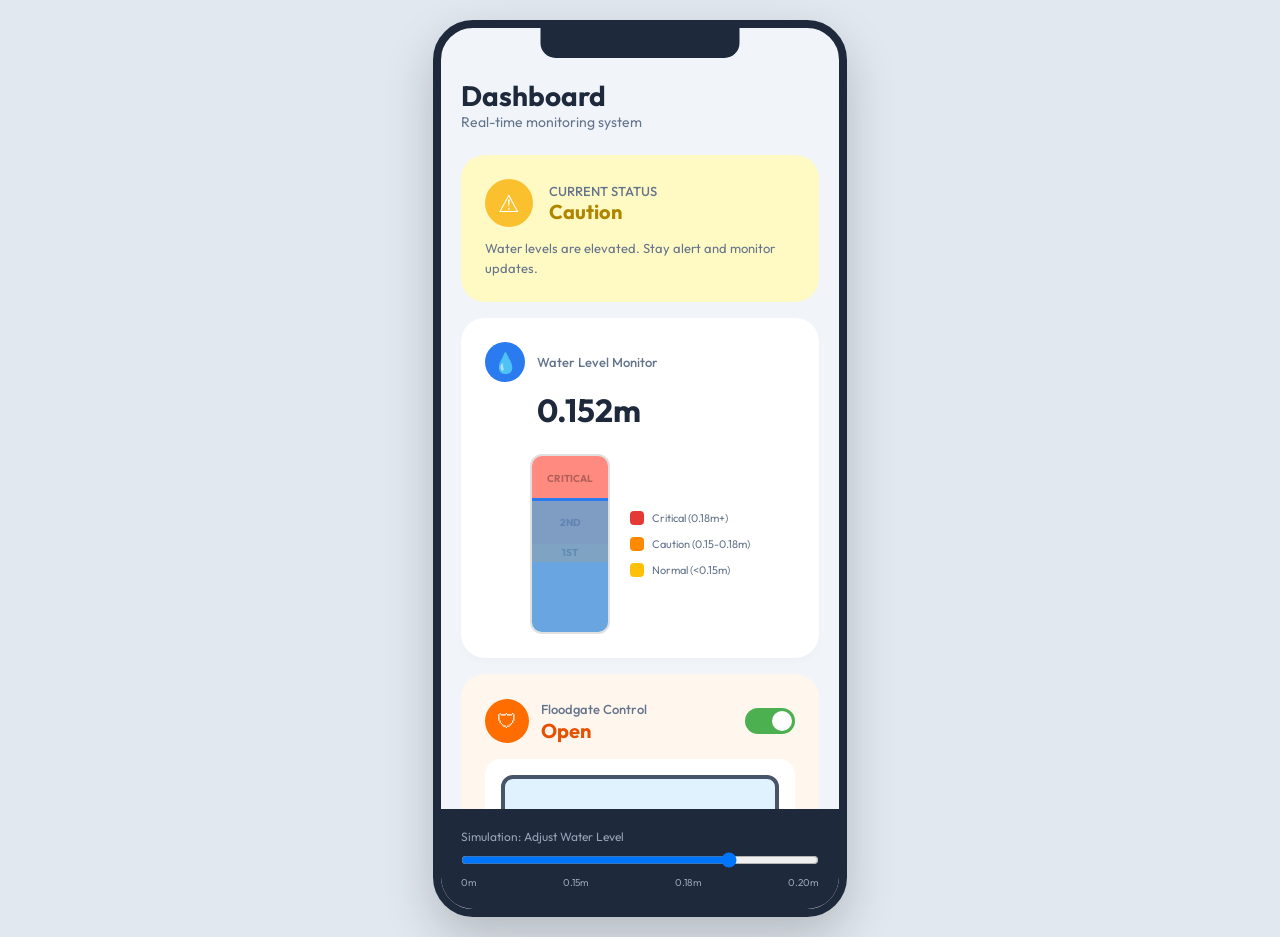
==== simulation/index.html @ 0220542f "changed cm to m" ====
<!DOCTYPE html>
<html lang="en">

<head>
    <meta charset="UTF-8">
    <meta name="viewport" content="width=device-width, initial-scale=1.0">
    <title>AFWMS Alpha Simulation</title>
    <link href="https://fonts.googleapis.com/css2?family=Outfit:wght@300;400;500;600;700&display=swap" rel="stylesheet">
    <style>
        :root {
            --primary-blue: #2A7AF0;
            --success-green: #4CAF50;
            --warning-yellow: #FFC107;
            --alarm-orange: #FF8A00;
            --critical-red: #E53935;
            --bg-light: #F8FAFC;
            --text-dark: #1E293B;
            --text-muted: #64748B;
        }

        * {
            margin: 0;
            padding: 0;
            box-sizing: border-box;
            font-family: 'Outfit', sans-serif;
        }

        body {
            background-color: #E2E8F0;
            display: flex;
            justify-content: center;
            align-items: center;
            min-height: 100vh;
            padding: 20px;
        }

        .phone-container {
            width: 100%;
            max-width: 414px;
            /* iPhone 11 Pro Max width roughly */
            background: #F1F5F9;
            border-radius: 40px;
            box-shadow: 0 20px 50px rgba(0, 0, 0, 0.2);
            overflow: hidden;
            position: relative;
            border: 8px solid #1E293B;
            display: flex;
            flex-direction: column;
            aspect-ratio: 9/19.5;
        }

        /* Status Bar / Notch */
        .notch {
            height: 30px;
            background: #1E293B;
            width: 50%;
            margin: 0 auto;
            border-bottom-left-radius: 15px;
            border-bottom-right-radius: 15px;
            position: absolute;
            top: 0;
            left: 50%;
            transform: translateX(-50%);
            z-index: 10;
        }

        .content {
            flex: 1;
            padding: 40px 20px 20px;
            overflow-y: auto;
            padding-top: 50px;
        }

        .header {
            margin-bottom: 24px;
        }

        .header h1 {
            font-size: 28px;
            font-weight: 700;
            color: var(--text-dark);
        }

        .header p {
            font-size: 14px;
            color: var(--text-muted);
        }

        /* Status Card */
        .status-card {
            background: #FFF9C4;
            /* Yellow for Medium Risk */
            border-radius: 24px;
            padding: 24px;
            margin-bottom: 16px;
            display: flex;
            flex-direction: column;
            gap: 12px;
            transition: background 0.3s ease;
        }

        .status-card.safe {
            background: #E8F5E9;
        }

        .status-card.warning {
            background: #FFF9C4;
        }

        .status-card.alarm {
            background: #FFE0B2;
        }

        .status-card.critical {
            background: #FFEBEE;
        }

        .status-header {
            display: flex;
            align-items: center;
            gap: 16px;
        }

        .status-icon-bg {
            width: 48px;
            height: 48px;
            border-radius: 50%;
            background: #FBC02D;
            display: flex;
            justify-content: center;
            align-items: center;
            color: white;
            font-size: 24px;
        }

        .safe .status-icon-bg {
            background: #4CAF50;
        }

        .warning .status-icon-bg {
            background: #FBC02D;
        }

        .alarm .status-icon-bg {
            background: #F57C00;
        }

        .critical .status-icon-bg {
            background: #D32F2F;
        }

        .status-text-content {
            display: flex;
            flex-direction: column;
        }

        .status-label {
            font-size: 13px;
            font-weight: 500;
            color: var(--text-muted);
            text-transform: uppercase;
        }

        .status-value {
            font-size: 20px;
            font-weight: 700;
            color: #AF8500;
            /* Variant based on severity */
        }

        .safe .status-value {
            color: #2E7D32;
        }

        .warning .status-value {
            color: #AF8500;
        }

        .alarm .status-value {
            color: #E65100;
        }

        .critical .status-value {
            color: #C62828;
        }

        .status-desc {
            font-size: 13px;
            color: var(--text-muted);
            line-height: 1.5;
        }

        /* Generic Card Style */
        .card {
            background: white;
            border-radius: 24px;
            padding: 24px;
            margin-bottom: 16px;
            box-shadow: 0 4px 6px rgba(0, 0, 0, 0.02);
        }

        /* Water Level Monitor Card */
        .card-header {
            display: flex;
            align-items: center;
            gap: 12px;
            margin-bottom: 8px;
        }

        .card-icon {
            width: 40px;
            height: 40px;
            border-radius: 50%;
            background: #2A7AF0;
            display: flex;
            justify-content: center;
            align-items: center;
            color: white;
            font-size: 20px;
        }

        .card-title {
            font-size: 13px;
            color: var(--text-muted);
            font-weight: 500;
        }

        .level-value {
            font-size: 32px;
            font-weight: 700;
            color: var(--text-dark);
            margin-left: 52px;
            margin-bottom: 24px;
        }

        /* Multi-colored Gauge */
        .gauge-section {
            display: flex;
            justify-content: center;
            gap: 20px;
            align-items: center;
        }

        .vertical-gauge {
            width: 80px;
            height: 180px;
            background: #f0f0f0;
            border-radius: 12px;
            overflow: hidden;
            position: relative;
            display: flex;
            flex-direction: column;
            border: 2px solid #e0e0e0;
        }

        .gauge-segment {
            width: 100%;
            display: flex;
            justify-content: center;
            align-items: center;
            font-size: 10px;
            font-weight: 700;
            color: rgba(0, 0, 0, 0.3);
        }

        .segment-critical {
            height: 25%;
            background: #FF8A80;
        }

        .segment-alarm-2 {
            height: 25%;
            background: #FFD180;
        }

        .segment-alarm-1 {
            height: 10%;
            background: #FFE57F;
        }

        .segment-normal {
            height: 40%;
            background: #C8E6C9;
        }

        .water-fill-visual {
            position: absolute;
            bottom: 0;
            left: 0;
            width: 100%;
            height: 20%;
            background: rgba(42, 122, 240, 0.6);
            border-top: 3px solid var(--primary-blue);
            transition: height 0.3s ease;
            z-index: 5;
        }

        .legend-vertical {
            display: flex;
            flex-direction: column;
            gap: 12px;
        }

        .legend-item {
            display: flex;
            align-items: center;
            gap: 8px;
            font-size: 11px;
            color: var(--text-muted);
        }

        .color-box {
            width: 14px;
            height: 14px;
            border-radius: 4px;
        }

        /* Floodgate Control Card */
        .floodgate-card {
            background: #FFF7EE;
            border-radius: 24px;
            padding: 24px;
        }

        .fg-header {
            display: flex;
            justify-content: space-between;
            align-items: center;
            margin-bottom: 16px;
        }

        .fg-title-info {
            display: flex;
            align-items: center;
            gap: 12px;
        }

        .fg-icon {
            width: 44px;
            height: 44px;
            border-radius: 50%;
            background: #FF6D00;
            display: flex;
            justify-content: center;
            align-items: center;
            color: white;
            font-size: 20px;
        }

        .fg-status-label {
            font-size: 13px;
            color: var(--text-muted);
            font-weight: 500;
        }

        .fg-status-value {
            font-size: 20px;
            font-weight: 700;
            color: #E65100;
        }

        /* Toggle Switch */
        .switch {
            position: relative;
            display: inline-block;
            width: 50px;
            height: 26px;
        }

        .switch input {
            opacity: 0;
            width: 0;
            height: 0;
        }

        .slider {
            position: absolute;
            cursor: pointer;
            top: 0;
            left: 0;
            right: 0;
            bottom: 0;
            background-color: #CBD5E1;
            transition: .4s;
            border-radius: 34px;
        }

        .slider:before {
            position: absolute;
            content: "";
            height: 20px;
            width: 20px;
            left: 3px;
            bottom: 3px;
            background-color: white;
            transition: .4s;
            border-radius: 50%;
        }

        input:checked+.slider {
            background-color: var(--success-green);
        }

        input:checked+.slider:before {
            transform: translateX(24px);
        }

        .gate-visual-container {
            background: white;
            border-radius: 16px;
            padding: 16px;
            display: flex;
            flex-direction: column;
            align-items: center;
            gap: 12px;
            margin-bottom: 16px;
        }

        .gate-img-placeholder {
            width: 100%;
            height: 120px;
            background: #E0F2FE;
            border-radius: 12px;
            display: flex;
            justify-content: center;
            align-items: center;
            border: 4px solid #475569;
            position: relative;
            overflow: hidden;
        }

        .gate-door {
            position: absolute;
            width: 100%;
            height: 100%;
            background: #7DD3FC;
            transition: transform 0.6s ease;
            display: flex;
            justify-content: center;
            align-items: center;
            color: #0369A1;
            font-weight: 700;
            font-size: 12px;
            border: 1px solid #0EA5E9;
        }

        .gate-door.open {
            transform: translateY(-100%);
        }

        .fg-footer {
            display: flex;
            justify-content: space-between;
            align-items: center;
            font-size: 12px;
            color: var(--text-muted);
        }

        .fg-position {
            display: flex;
            align-items: center;
            gap: 6px;
        }

        .dot-status {
            width: 8px;
            height: 8px;
            border-radius: 50%;
            background: #FF6D00;
        }

        /* Simulation Slider at bottom */
        .sim-control {
            background: #1E293B;
            padding: 20px;
            color: white;
        }

        .sim-control label {
            display: block;
            font-size: 12px;
            margin-bottom: 8px;
            color: #94A3B8;
        }

        input[type=range] {
            width: 100%;
            cursor: pointer;
        }

        .footer-action {
            display: flex;
            justify-content: space-between;
            margin-top: 16px;
            font-size: 13px;
        }
    </style>
</head>

<body>

    <div class="phone-container">
        <div class="notch"></div>

        <div class="content">
            <div class="header">
                <h1>Dashboard</h1>
                <p>Real-time monitoring system</p>
            </div>

            <div id="status-card" class="status-card warning">
                <div class="status-header">
                    <div class="status-icon-bg">
                        <span id="status-icon">⚠</span>
                    </div>
                    <div class="status-text-content">
                        <span class="status-label">Current Status</span>
                        <span id="status-value" class="status-value">Caution</span>
                    </div>
                </div>
                <p id="status-desc" class="status-desc">
                    Water levels are elevated. Stay alert and monitor updates.
                </p>
            </div>

            <div class="card">
                <div class="card-header">
                    <div class="card-icon">💧</div>
                    <span class="card-title">Water Level Monitor</span>
                </div>
                <div id="level-num" class="level-value">0.152m</div>

                <div class="gauge-section">
                    <div class="vertical-gauge">
                        <div class="gauge-segment segment-critical">CRITICAL</div>
                        <div class="gauge-segment segment-alarm-2">2ND</div>
                        <div class="gauge-segment segment-alarm-1">1ST</div>
                        <div class="gauge-segment segment-normal"></div>
                        <div id="gauge-fill" class="water-fill-visual"></div>
                    </div>

                    <div class="legend-vertical">
                        <div class="legend-item">
                            <div class="color-box" style="background: #E53935;"></div>
                            <span>Critical (0.18m+)</span>
                        </div>
                        <div class="legend-item">
                            <div class="color-box" style="background: #FF8A00;"></div>
                            <span>Caution (0.15-0.18m)</span>
                        </div>
                        <div class="legend-item">
                            <div class="color-box" style="background: #FFC107;"></div>
                            <span>Normal (&lt;0.15m)</span>
                        </div>
                    </div>
                </div>
            </div>

            <div class="floodgate-card">
                <div class="fg-header">
                    <div class="fg-title-info">
                        <div class="fg-icon">🛡</div>
                        <div class="fg-status">
                            <span class="fg-status-label">Floodgate Control</span>
                            <div id="gate-status-text" class="fg-status-value">Open</div>
                        </div>
                    </div>
                    <label class="switch">
                        <input type="checkbox" id="gate-toggle" checked>
                        <span class="slider"></span>
                    </label>
                </div>

                <div class="gate-visual-container">
                    <div class="gate-img-placeholder">
                        <div id="gate-door" class="gate-door open">OPEN FLOW</div>
                    </div>
                    <div class="fg-footer">
                        <div class="fg-position">
                            <span class="dot-status"></span>
                            <span id="gate-pos-text">Gate Position: OPEN (100%)</span>
                        </div>
                        <div class="fg-notif">🔔</div>
                    </div>
                </div>

                <p class="status-desc" style="text-align: center;">
                    Your home floodgate is open. Close it when flood risk increases.
                </p>
            </div>

            <div class="footer-action">
                <span style="color: #64748B;">Last Action:</span>
                <span id="last-action" style="font-weight: 500;">Opened 2 hours ago</span>
            </div>
        </div>

        <!-- Simulator Control Panel -->
        <div class="sim-control">
            <label>Simulation: Adjust Water Level</label>
            <input type="range" id="level-slider" min="0" max="20" step="0.1" value="15.2">
            <div
                style="display: flex; justify-content: space-between; font-size: 10px; margin-top: 4px; color: #94A3B8;">
                <span>0m</span>
                <span>0.15m</span>
                <span>0.18m</span>
                <span>0.20m</span>
            </div>
        </div>
    </div>

    <script>
        const slider = document.getElementById('level-slider');
        const levelNum = document.getElementById('level-num');
        const gaugeFill = document.getElementById('gauge-fill');
        const statusCard = document.getElementById('status-card');
        const statusValue = document.getElementById('status-value');
        const statusDesc = document.getElementById('status-desc');
        const statusIcon = document.getElementById('status-icon');

        const gateToggle = document.getElementById('gate-toggle');
        const gateStatusText = document.getElementById('gate-status-text');
        const gateDoor = document.getElementById('gate-door');
        const gatePosText = document.getElementById('gate-pos-text');
        const lastAction = document.getElementById('last-action');

        let isGateOpen = true;

        slider.addEventListener('input', (e) => {
            const level = parseFloat(e.target.value);
            updateUI(level);
        });

        gateToggle.addEventListener('change', (e) => {
            isGateOpen = e.target.checked;
            updateGateUI();
            const now = new Date();
            lastAction.innerText = `Just now`;
        });

        function updateUI(level) {
            levelNum.innerText = `${(level / 100).toFixed(3)}m`;

            // Gauge height
            const heightPercent = (level / 20) * 100;
            gaugeFill.style.height = `${heightPercent}%`;

            // Logic check
            statusCard.classList.remove('safe', 'warning', 'alarm', 'critical');

            if (level < 15) {
                statusCard.classList.add('safe');
                statusValue.innerText = "Safe";
                statusIcon.innerText = "✓";
                statusDesc.innerText = "Water levels are normal. No immediate action required.";
            } else if (level < 18) {
                statusCard.classList.add('warning');
                statusValue.innerText = "Caution";
                statusIcon.innerText = "⚠";
                statusDesc.innerText = "Water levels are elevated. Stay alert and monitor updates.";
            } else {
                statusCard.classList.add('critical');
                statusValue.innerText = "Critical";
                statusIcon.innerText = "🚨";
                statusDesc.innerText = "CRITICAL LEVEL! Emergency protocols active. Automated gate closure triggered.";

                // Auto close logic
                if (isGateOpen) {
                    isGateOpen = false;
                    gateToggle.checked = false;
                    updateGateUI();
                    alert("CRITICAL LEVEL REACHED: Closing floodgate automatically!");
                }
            }
        }

        function updateGateUI() {
            if (isGateOpen) {
                gateStatusText.innerText = "Open";
                gateStatusText.style.color = "#E65100";
                gateDoor.classList.add('open');
                gatePosText.innerText = "Gate Position: OPEN (100%)";
            } else {
                gateStatusText.innerText = "Closed";
                gateStatusText.style.color = "#C62828";
                gateDoor.classList.remove('open');
                gatePosText.innerText = "Gate Position: CLOSED (0%)";
            }
        }

        // Initial state
        updateUI(15.2);
    </script>

</body>

</html>
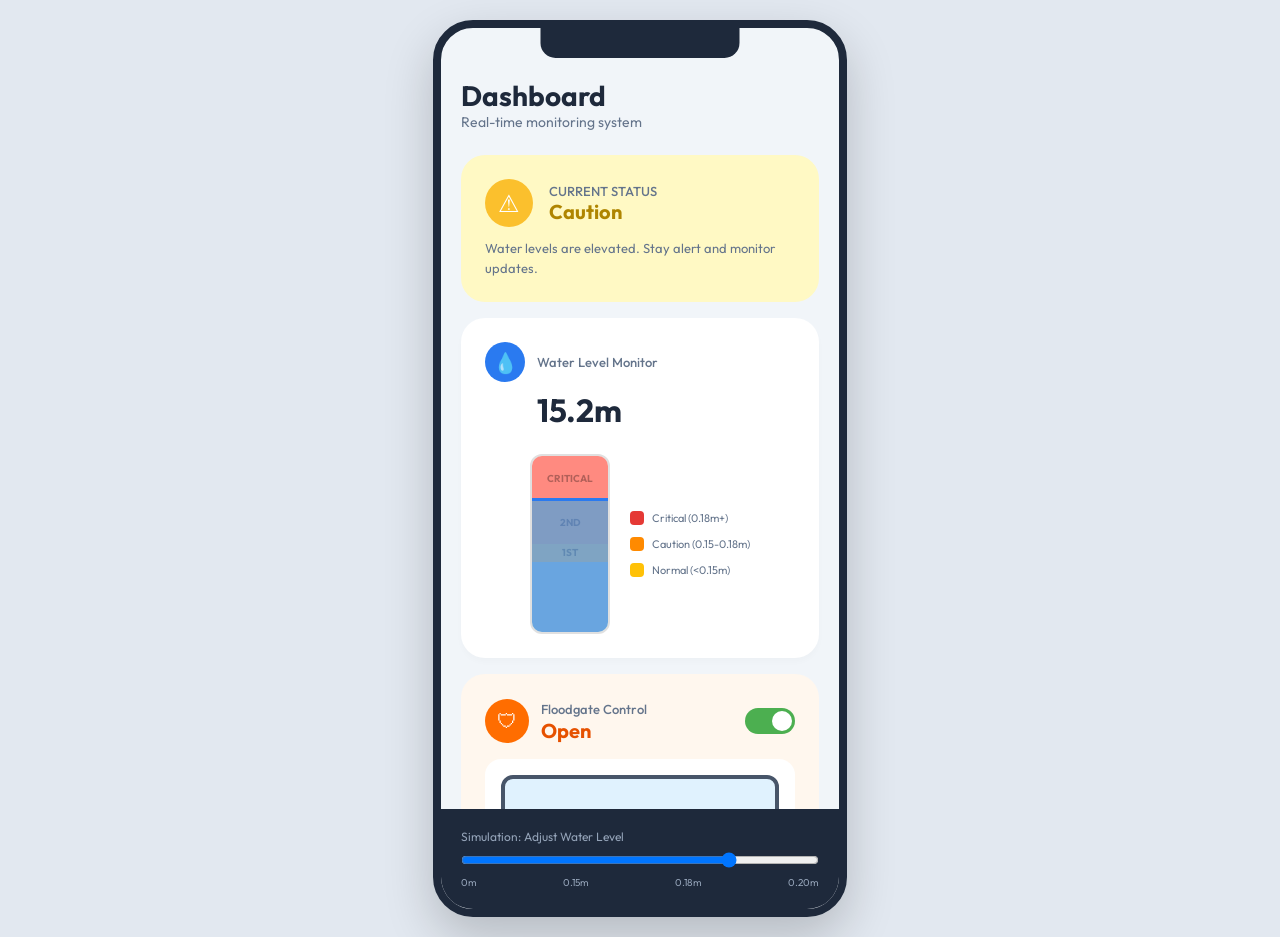
==== commit 3e69f70e: "updated the cm to m in the water gauge" ====
--- a/simulation/index.html
+++ b/simulation/index.html
@@ -528,7 +528,7 @@
                     <div class="card-icon">💧</div>
                     <span class="card-title">Water Level Monitor</span>
                 </div>
-                <div id="level-num" class="level-value">0.152m</div>
+                <div id="level-num" class="level-value">15.2m</div>
 
                 <div class="gauge-section">
                     <div class="vertical-gauge">
@@ -639,7 +639,7 @@
         });
 
         function updateUI(level) {
-            levelNum.innerText = `${(level / 100).toFixed(3)}m`;
+            levelNum.innerText = `${level.toFixed(1)}m`;
 
             // Gauge height
             const heightPercent = (level / 20) * 100;
